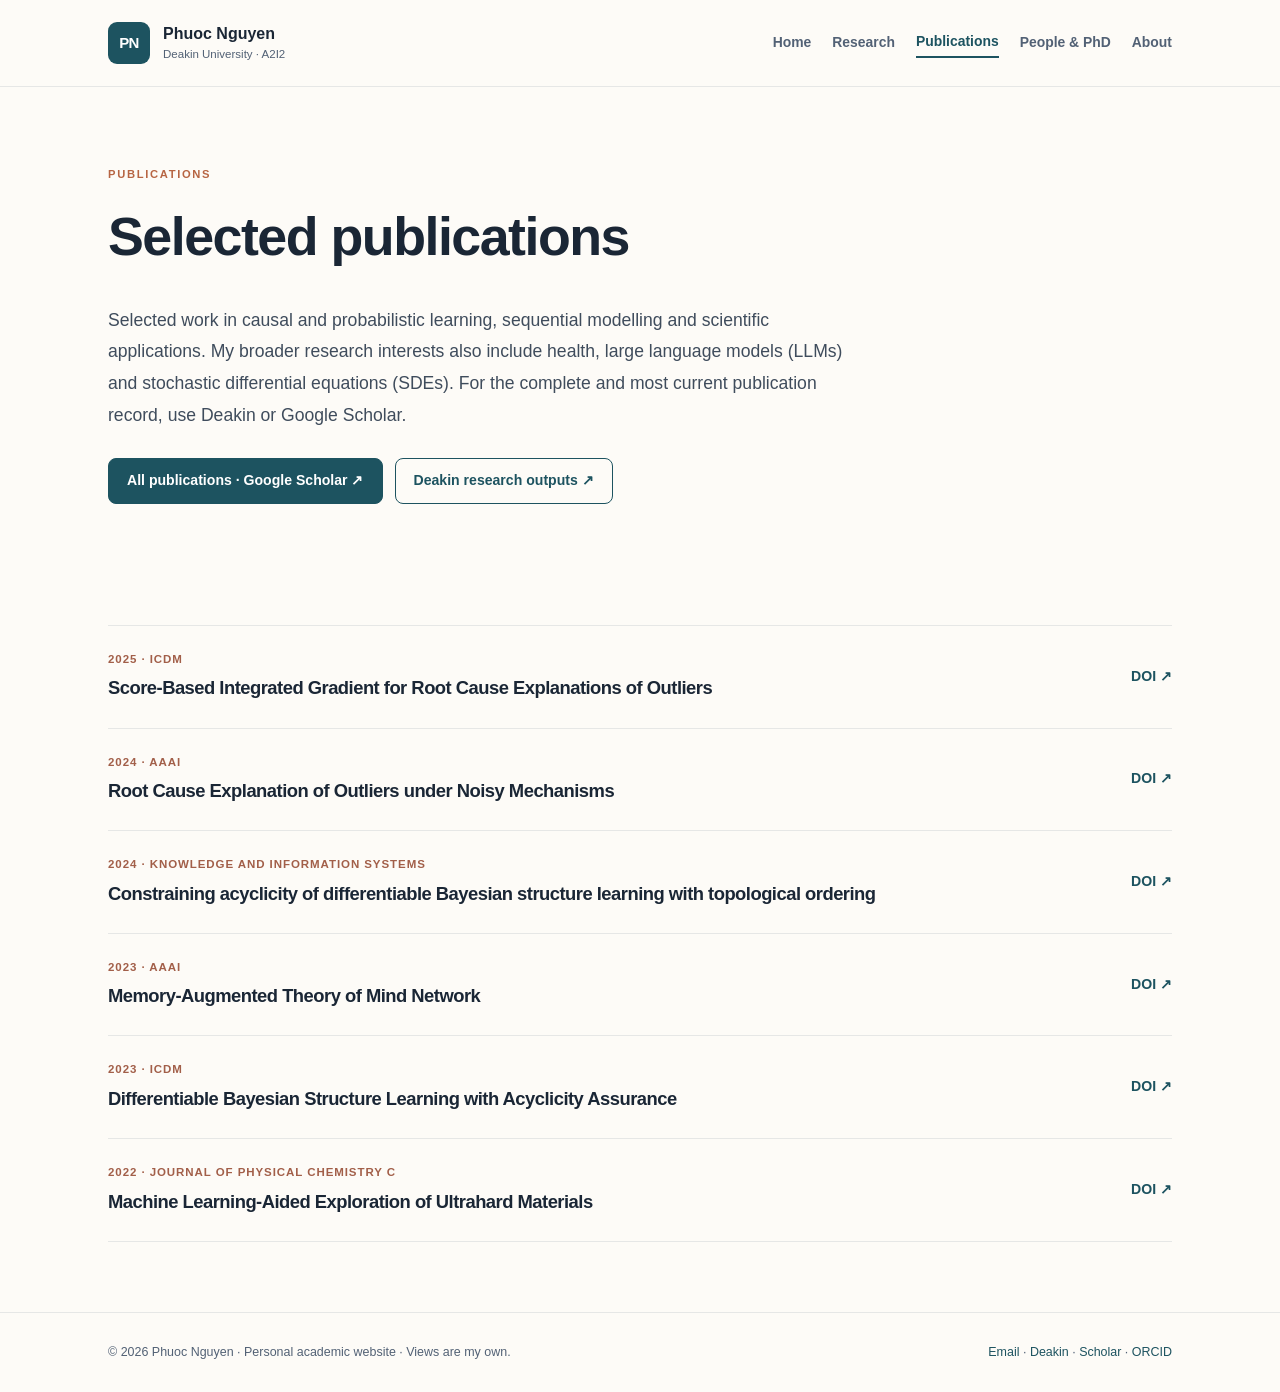
==== publications.html @ 3a4cd4b4 "First update" ====
<!doctype html>
<html lang="en">
<head>
  <meta charset="utf-8"><meta name="viewport" content="width=device-width, initial-scale=1">
  <meta name="theme-color" content="#162742">
  <title>Publications | Phuoc Nguyen</title>
  <meta name="description" content="Selected publications by Phuoc Nguyen at Deakin's Applied Artificial Intelligence Institute, with broader interests in causality, health, large language models and stochastic differential equations.">
  <meta property="og:title" content="Publications | Phuoc Nguyen">
  <meta property="og:description" content="Selected publications by Phuoc Nguyen at Deakin's Applied Artificial Intelligence Institute, with broader interests in causality, health, large language models and stochastic differential equations.">
  <meta property="og:type" content="website">
  <link rel="stylesheet" href="assets/style.css">
  <script type="application/ld+json">{"@context":"https://schema.org","@type":"Person","name":"Phuoc Nguyen","honorificPrefix":"Dr","jobTitle":"Research Lecturer","affiliation":{"@type":"Organization","name":"Deakin University"},"email":"phuoc.nguyen@deakin.edu.au","sameAs":["https://experts.deakin.edu.au/37836-phuoc-nguyen/about","https://scholar.google.com/citations?user=c4LnrZ0AAAAJ\u0026hl=en","https://orcid.org/0000-0002-1649-2519"]}</script>
</head>
<body>
  <a class="skip" href="#main">Skip to content</a>
  <header class="site-header"><div class="wrap nav-wrap"><a class="brand" href="index.html"><span class="brand-mark">PN</span><span>Phuoc Nguyen<span class="brand-sub">Deakin University · A2I2</span></span></a>
  <nav aria-label="Primary navigation"><a href="index.html">Home</a><a href="research.html">Research</a><a href="publications.html" aria-current="page" class="active">Publications</a><a href="students.html">People & PhD</a><a href="about.html">About</a></nav></div></header>
  <main id="main" class="wrap"><div class="page-head"><p class="eyebrow">Publications</p><h1>Selected publications</h1><p class="lead">Selected work in causal and probabilistic learning, sequential modelling and scientific applications. My broader research interests also include health, large language models (LLMs) and stochastic differential equations (SDEs). For the complete and most current publication record, use Deakin or Google Scholar.</p><div class="cta"><a class="btn primary" href="https://scholar.google.com/citations?user=c4LnrZ0AAAAJ&hl=en">All publications · Google Scholar ↗</a><a class="btn secondary" href="https://experts.deakin.edu.au/37836-phuoc-nguyen/publications">Deakin research outputs ↗</a></div></div>
<section class="section"><div class="paper-stack"><article class="paper"><div><p class="small-tag">2025 · ICDM</p><h3>Score-Based Integrated Gradient for Root Cause Explanations of Outliers</h3></div><a href="https://doi.org/10.1109/icdm65498.2025.00155" rel="noopener">DOI ↗</a></article><article class="paper"><div><p class="small-tag">2024 · AAAI</p><h3>Root Cause Explanation of Outliers under Noisy Mechanisms</h3></div><a href="https://doi.org/10.1609/aaai.v38i18.30035" rel="noopener">DOI ↗</a></article><article class="paper"><div><p class="small-tag">2024 · Knowledge and Information Systems</p><h3>Constraining acyclicity of differentiable Bayesian structure learning with topological ordering</h3></div><a href="https://doi.org/10.1007/s10115-024-02140-4" rel="noopener">DOI ↗</a></article><article class="paper"><div><p class="small-tag">2023 · AAAI</p><h3>Memory-Augmented Theory of Mind Network</h3></div><a href="https://doi.org/10.1609/aaai.v37i10.26374" rel="noopener">DOI ↗</a></article><article class="paper"><div><p class="small-tag">2023 · ICDM</p><h3>Differentiable Bayesian Structure Learning with Acyclicity Assurance</h3></div><a href="https://doi.org/10.1109/ICDM58522.2023.00069" rel="noopener">DOI ↗</a></article><article class="paper"><div><p class="small-tag">2022 · Journal of Physical Chemistry C</p><h3>Machine Learning-Aided Exploration of Ultrahard Materials</h3></div><a href="https://doi.org/10.1021/acs.jpcc.2c03926" rel="noopener">DOI ↗</a></article></div></section></main>
  <footer class="footer"><div class="wrap footer-inner"><span>© 2026 Phuoc Nguyen · Personal academic website · Views are my own.</span><span><a href="mailto:phuoc.nguyen@deakin.edu.au">Email</a> · <a href="https://experts.deakin.edu.au/37836-phuoc-nguyen/about">Deakin</a> · <a href="https://scholar.google.com/citations?user=c4LnrZ0AAAAJ&hl=en">Scholar</a> · <a href="https://orcid.org/0000-0002-1649-2519">ORCID</a></span></div></footer>
</body></html>
---- assets/style.css ----
:root{--bg:#fdfbf7;--ink:#1a2635;--muted:#526175;--line:#e6e7e6;--brand:#1d5360;--accent:#b76543;--soft:#f3f2ed;--radius:15px}*{box-sizing:border-box}html{scroll-behavior:smooth}body{margin:0;background:var(--bg);color:var(--ink);font-family:Inter,-apple-system,BlinkMacSystemFont,"Segoe UI",Roboto,Arial,sans-serif;font-size:16px;line-height:1.7}a{color:var(--brand);text-decoration:none}a:hover{text-decoration:underline}a:focus-visible{outline:3px solid #b76543;outline-offset:3px}h1,h2,h3,p{margin-top:0}h1,h2,h3{line-height:1.2;letter-spacing:-.028em}h1{font-size:clamp(2.45rem,4.5vw,4.55rem);font-weight:720}h1 em{font-family:Georgia,serif;color:var(--brand);font-weight:500}h2{font-size:clamp(1.65rem,2.4vw,2.5rem)}h3{font-size:1.15rem}p{margin-bottom:1.1rem}.wrap{max-width:1120px;margin:auto;padding-left:28px;padding-right:28px}.site-header{background:rgba(253,251,247,.97);border-bottom:1px solid var(--line);position:sticky;top:0;z-index:5;backdrop-filter:blur(12px)}.nav-wrap{min-height:86px;display:flex;align-items:center;justify-content:space-between;gap:20px}.brand{display:flex;align-items:center;gap:13px;color:var(--ink);font-weight:800;line-height:1.25}.brand:hover{text-decoration:none}.brand-mark{display:grid;place-items:center;background:var(--brand);color:white;border-radius:9px;letter-spacing:-.04em;width:42px;height:42px;font-size:15px}.brand-sub{display:block;font-size:.72rem;color:var(--muted);font-weight:400;margin-top:3px}nav{display:flex;gap:21px;align-items:center;flex-wrap:wrap}nav a{color:var(--muted);font-weight:600;font-size:.87rem}nav a.active{color:var(--brand);box-shadow:0 2px var(--brand);padding-bottom:3px}.skip{position:absolute;left:-9999px}.skip:focus{left:8px;top:10px;background:#fff;padding:10px;z-index:9}.hero{padding:82px 0 60px;display:grid;grid-template-columns:minmax(0,1fr) 260px;gap:72px;align-items:center}.eyebrow{text-transform:uppercase;letter-spacing:.15em;font-weight:750;font-size:.7rem;color:var(--accent);margin-bottom:20px}.lead{font-size:1.1rem;color:#3f4c5c;line-height:1.8;max-width:760px}.cta{display:flex;flex-wrap:wrap;gap:12px;margin:27px 0}.btn{display:inline-flex;align-items:center;justify-content:center;gap:9px;font-size:.88rem;font-weight:700;padding:12px 18px;border-radius:8px;border:1px solid var(--brand);line-height:1.4;transition:transform .1s ease}.btn:hover{text-decoration:none;transform:translateY(-2px)}.primary{background:var(--brand);color:white}.secondary{background:transparent;color:var(--brand)}.light{background:#fff;color:var(--brand);border-color:#fff;white-space:nowrap}.micro-links{display:flex;gap:18px;flex-wrap:wrap;font-size:.84rem}.identity{padding:18px 18px 20px;border:1px solid var(--line);background:#fff;border-radius:var(--radius);text-align:center;box-shadow:0 14px 45px rgba(29,45,58,.04)}.portrait{display:block;width:148px;max-width:100%;height:auto;margin:0 auto 20px;border-radius:9px}.identity-label{font-weight:750;margin:14px 0 0}.identity .muted{font-size:.8rem;color:var(--muted);margin-bottom:4px}.identity a{font-size:.78rem;overflow-wrap:anywhere}.section{padding:48px 0 70px}.section-alt{border-top:1px solid var(--line)}.section-heading{max-width:750px;margin-bottom:30px}.section-heading>p:last-child{color:var(--muted)}.cards{display:grid;gap:17px}.three{grid-template-columns:repeat(3,minmax(0,1fr))}.two{grid-template-columns:repeat(2,minmax(0,1fr))}.card{background:#fff;border:1px solid var(--line);border-radius:var(--radius);padding:26px;display:flex;flex-direction:column;align-items:flex-start}.card p{color:var(--muted)}.card .text-link{margin-top:auto}.card-index{color:var(--accent);font-family:Georgia,serif;font-size:1.7rem;margin-bottom:28px}.text-link{font-weight:750;font-size:.88rem}.paper-stack{border-top:1px solid var(--line)}.paper{display:flex;justify-content:space-between;align-items:center;gap:20px;border-bottom:1px solid var(--line);padding:24px 0}.paper h3{max-width:780px;margin:5px 0 4px}.paper p:not(.small-tag){color:var(--muted);font-size:.91rem;margin:0}.paper>a{font-weight:700;white-space:nowrap;font-size:.88rem}.small-tag{font-size:.72rem!important;font-weight:750;text-transform:uppercase;letter-spacing:.08em;color:#a25f49!important;margin:0 0 8px!important}.banner{background:var(--brand);color:#fff;padding:36px 42px;border-radius:var(--radius);display:flex;justify-content:space-between;align-items:center;gap:30px;margin:26px 0 85px}.banner h2{font-size:1.75rem}.banner p{max-width:650px;margin-bottom:0;color:#e8efee}.banner .eyebrow{color:#ffbd92}.banner.slim{margin-top:50px}.page-head{padding:78px 0 46px;max-width:880px}.page-head h1{font-size:clamp(2.4rem,4.2vw,4rem)}.topic{border-top:1px solid var(--line);display:grid;grid-template-columns:70px 1fr;gap:25px;padding:35px 0}.topic-num{font-family:Georgia,serif;color:var(--accent);font-size:1.65rem}.topic p{max-width:750px;color:var(--muted)}.chips{display:flex;gap:8px;flex-wrap:wrap;margin:18px 0}.chips span{background:#e9efed;border:1px solid #dee9e4;color:#24535b;border-radius:20px;padding:5px 11px;font-size:.8rem;font-weight:650}.reference{font-size:.85rem;margin-top:22px}.note{background:#f1f4f2;border-left:3px solid var(--brand);padding:16px 22px;color:#405365;margin-top:24px}.card ol{padding-left:22px;margin-bottom:0;color:var(--muted)}.card li{margin-bottom:8px}.about-grid{display:grid;grid-template-columns:minmax(0,1fr) 290px;gap:62px;padding-bottom:85px}.about-grid h2{margin-top:25px}.about-grid p{color:#4a5664}.spaced li{padding:6px 0}.sidebar-card{align-self:start;background:#fff;border:1px solid var(--line);border-radius:var(--radius);padding:26px}.sidebar-card h2{font-size:1.5rem;margin-top:0}.sidebar-card h3{margin-top:18px}.sidebar-card hr{border:0;border-top:1px solid var(--line);margin:22px 0}.link-list{list-style:none;padding:0}.link-list li{padding:5px 0}.footer{border-top:1px solid var(--line);padding:29px 0;color:var(--muted);font-size:.78rem}.footer-inner{display:flex;justify-content:space-between;gap:15px;flex-wrap:wrap}@media(max-width:850px){.nav-wrap{align-items:flex-start;padding-top:15px;padding-bottom:13px;flex-direction:column;gap:12px}.hero{grid-template-columns:minmax(0,1fr) 205px;gap:30px;padding-top:45px}.about-grid{gap:26px}}@media(max-width:660px){.wrap{padding-left:20px;padding-right:20px}nav{gap:13px}nav a{font-size:.8rem}h1{font-size:2.5rem}.hero{display:flex;flex-direction:column;align-items:stretch;padding-top:42px}.identity{max-width:290px}.three,.two,.about-grid{grid-template-columns:1fr}.banner{padding:25px;display:block}.banner .btn{margin-top:20px}.page-head{padding-top:42px}.topic{grid-template-columns:38px 1fr;gap:12px}.paper{align-items:flex-start}.paper h3{font-size:1.04rem}.paper>a{padding-top:14px}}
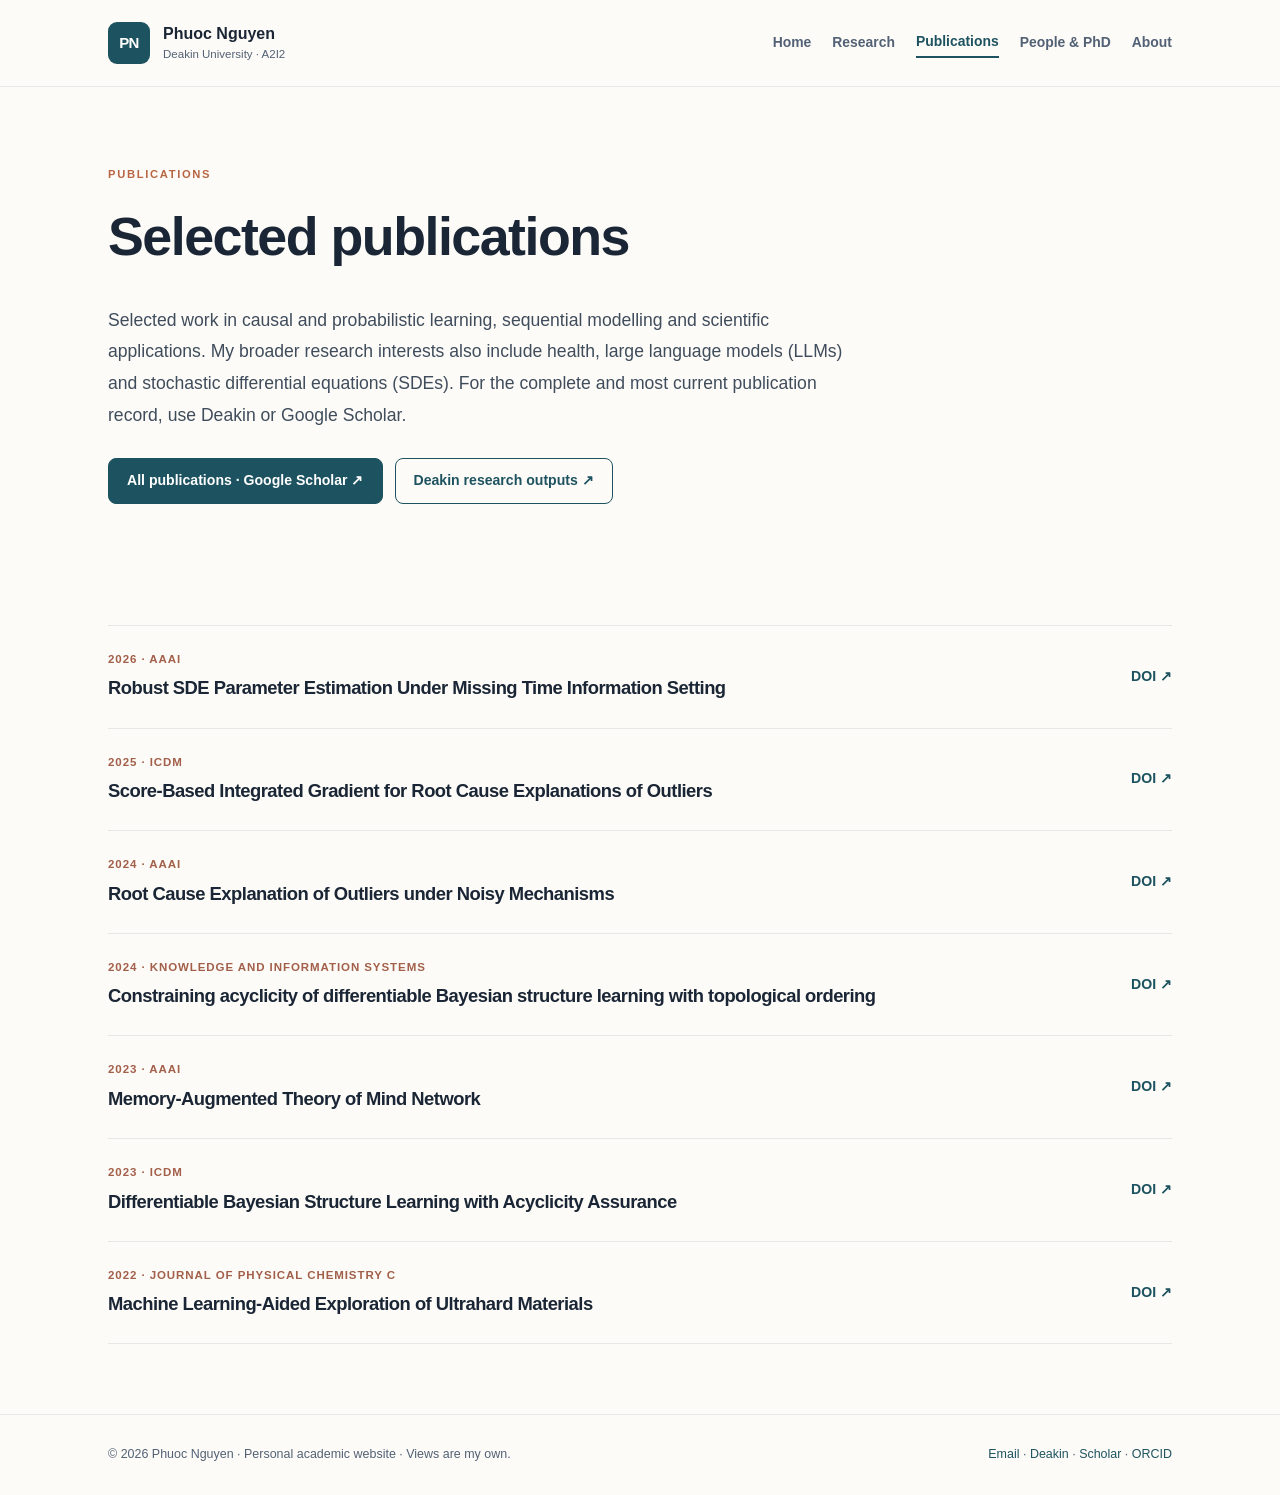
==== commit 94ad14f2: "Add 2026 AAAI paper on SDE parameter estimation" ====
--- a/publications.html
+++ b/publications.html
@@ -16,6 +16,6 @@
   <header class="site-header"><div class="wrap nav-wrap"><a class="brand" href="index.html"><span class="brand-mark">PN</span><span>Phuoc Nguyen<span class="brand-sub">Deakin University · A2I2</span></span></a>
   <nav aria-label="Primary navigation"><a href="index.html">Home</a><a href="research.html">Research</a><a href="publications.html" aria-current="page" class="active">Publications</a><a href="students.html">People & PhD</a><a href="about.html">About</a></nav></div></header>
   <main id="main" class="wrap"><div class="page-head"><p class="eyebrow">Publications</p><h1>Selected publications</h1><p class="lead">Selected work in causal and probabilistic learning, sequential modelling and scientific applications. My broader research interests also include health, large language models (LLMs) and stochastic differential equations (SDEs). For the complete and most current publication record, use Deakin or Google Scholar.</p><div class="cta"><a class="btn primary" href="https://scholar.google.com/citations?user=c4LnrZ0AAAAJ&hl=en">All publications · Google Scholar ↗</a><a class="btn secondary" href="https://experts.deakin.edu.au/37836-phuoc-nguyen/publications">Deakin research outputs ↗</a></div></div>
-<section class="section"><div class="paper-stack"><article class="paper"><div><p class="small-tag">2025 · ICDM</p><h3>Score-Based Integrated Gradient for Root Cause Explanations of Outliers</h3></div><a href="https://doi.org/10.1109/icdm65498.2025.00155" rel="noopener">DOI ↗</a></article><article class="paper"><div><p class="small-tag">2024 · AAAI</p><h3>Root Cause Explanation of Outliers under Noisy Mechanisms</h3></div><a href="https://doi.org/10.1609/aaai.v38i18.30035" rel="noopener">DOI ↗</a></article><article class="paper"><div><p class="small-tag">2024 · Knowledge and Information Systems</p><h3>Constraining acyclicity of differentiable Bayesian structure learning with topological ordering</h3></div><a href="https://doi.org/10.1007/s10115-024-02140-4" rel="noopener">DOI ↗</a></article><article class="paper"><div><p class="small-tag">2023 · AAAI</p><h3>Memory-Augmented Theory of Mind Network</h3></div><a href="https://doi.org/10.1609/aaai.v37i10.26374" rel="noopener">DOI ↗</a></article><article class="paper"><div><p class="small-tag">2023 · ICDM</p><h3>Differentiable Bayesian Structure Learning with Acyclicity Assurance</h3></div><a href="https://doi.org/10.1109/ICDM58522.2023.00069" rel="noopener">DOI ↗</a></article><article class="paper"><div><p class="small-tag">2022 · Journal of Physical Chemistry C</p><h3>Machine Learning-Aided Exploration of Ultrahard Materials</h3></div><a href="https://doi.org/10.1021/acs.jpcc.2c03926" rel="noopener">DOI ↗</a></article></div></section></main>
+<section class="section"><div class="paper-stack"><article class="paper"><div><p class="small-tag">2026 · AAAI</p><h3>Robust SDE Parameter Estimation Under Missing Time Information Setting</h3></div><a href="https://doi.org/10.1609/aaai.v40i31.39801" rel="noopener">DOI ↗</a></article><article class="paper"><div><p class="small-tag">2025 · ICDM</p><h3>Score-Based Integrated Gradient for Root Cause Explanations of Outliers</h3></div><a href="https://doi.org/10.1109/icdm65498.2025.00155" rel="noopener">DOI ↗</a></article><article class="paper"><div><p class="small-tag">2024 · AAAI</p><h3>Root Cause Explanation of Outliers under Noisy Mechanisms</h3></div><a href="https://doi.org/10.1609/aaai.v38i18.30035" rel="noopener">DOI ↗</a></article><article class="paper"><div><p class="small-tag">2024 · Knowledge and Information Systems</p><h3>Constraining acyclicity of differentiable Bayesian structure learning with topological ordering</h3></div><a href="https://doi.org/10.1007/s10115-024-02140-4" rel="noopener">DOI ↗</a></article><article class="paper"><div><p class="small-tag">2023 · AAAI</p><h3>Memory-Augmented Theory of Mind Network</h3></div><a href="https://doi.org/10.1609/aaai.v37i10.26374" rel="noopener">DOI ↗</a></article><article class="paper"><div><p class="small-tag">2023 · ICDM</p><h3>Differentiable Bayesian Structure Learning with Acyclicity Assurance</h3></div><a href="https://doi.org/10.1109/ICDM58522.2023.00069" rel="noopener">DOI ↗</a></article><article class="paper"><div><p class="small-tag">2022 · Journal of Physical Chemistry C</p><h3>Machine Learning-Aided Exploration of Ultrahard Materials</h3></div><a href="https://doi.org/10.1021/acs.jpcc.2c03926" rel="noopener">DOI ↗</a></article></div></section></main>
   <footer class="footer"><div class="wrap footer-inner"><span>© 2026 Phuoc Nguyen · Personal academic website · Views are my own.</span><span><a href="mailto:phuoc.nguyen@deakin.edu.au">Email</a> · <a href="https://experts.deakin.edu.au/37836-phuoc-nguyen/about">Deakin</a> · <a href="https://scholar.google.com/citations?user=c4LnrZ0AAAAJ&hl=en">Scholar</a> · <a href="https://orcid.org/0000-0002-1649-2519">ORCID</a></span></div></footer>
 </body></html>
